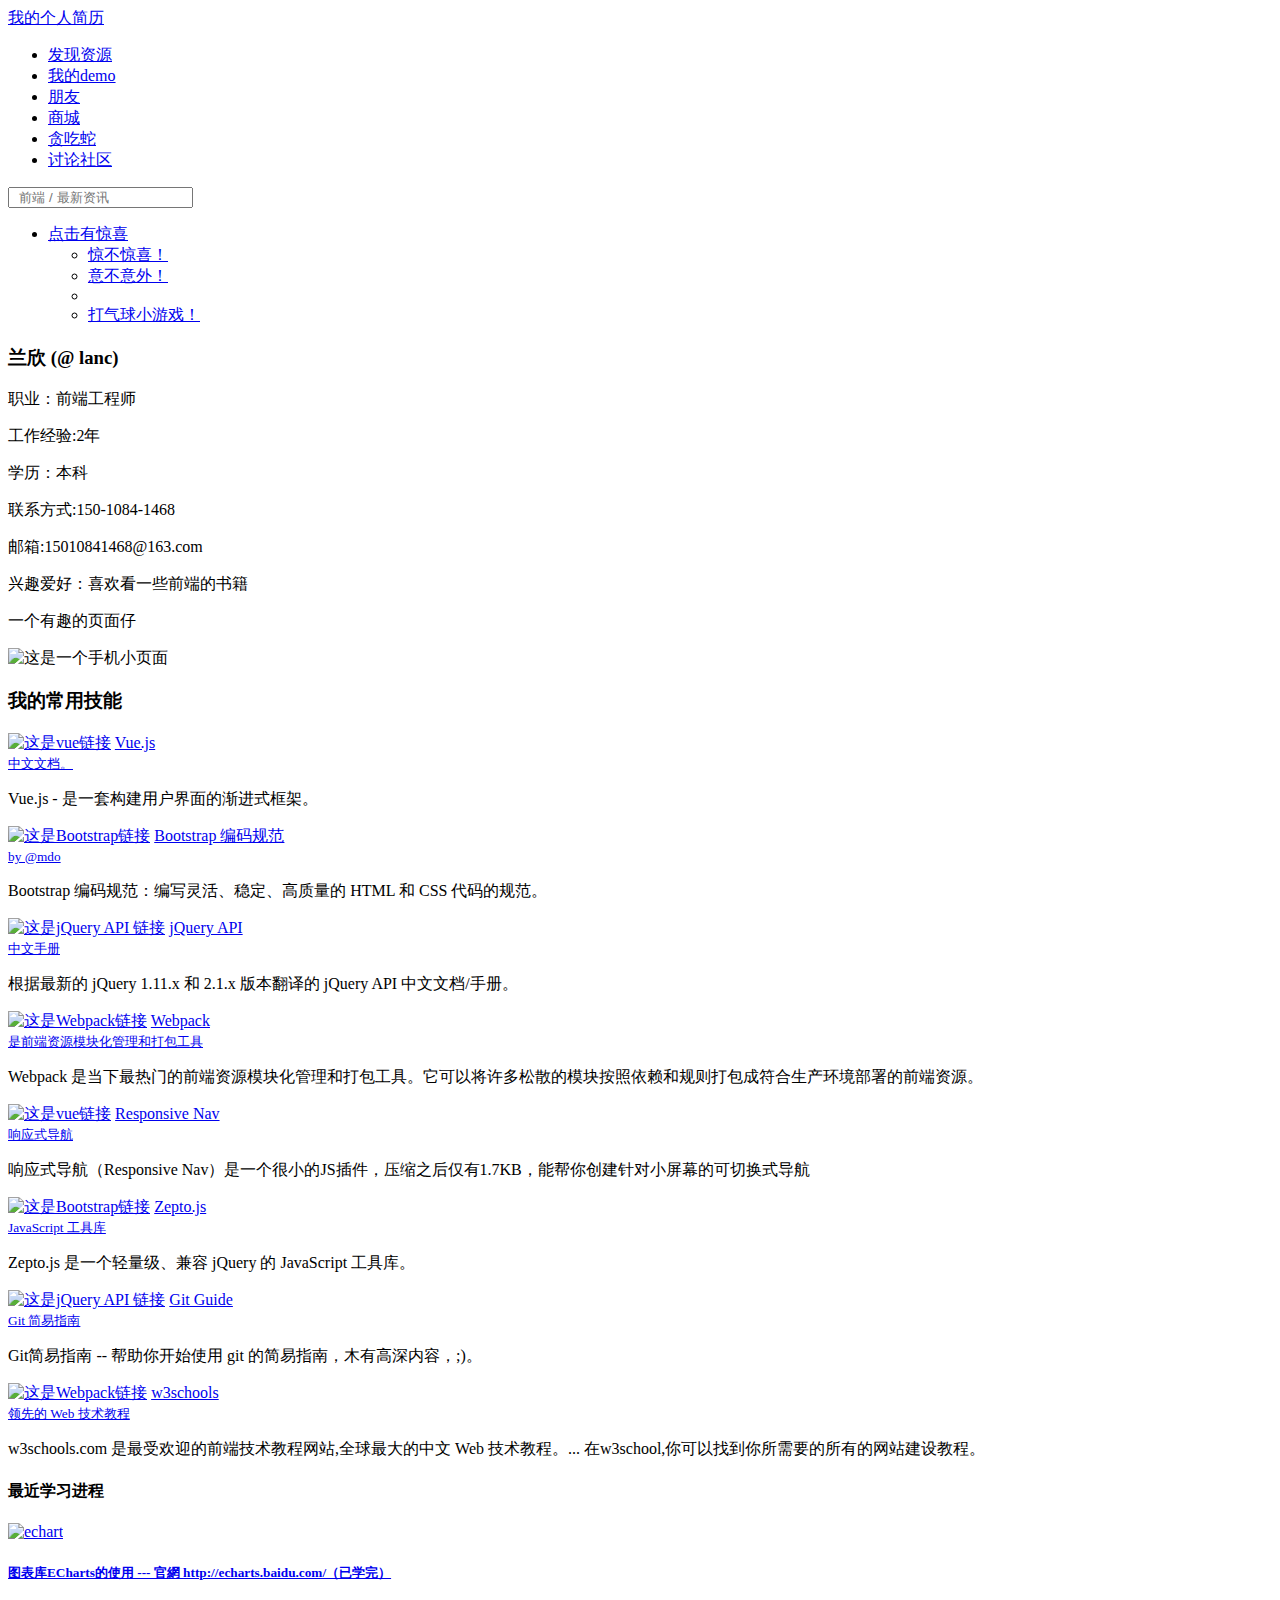
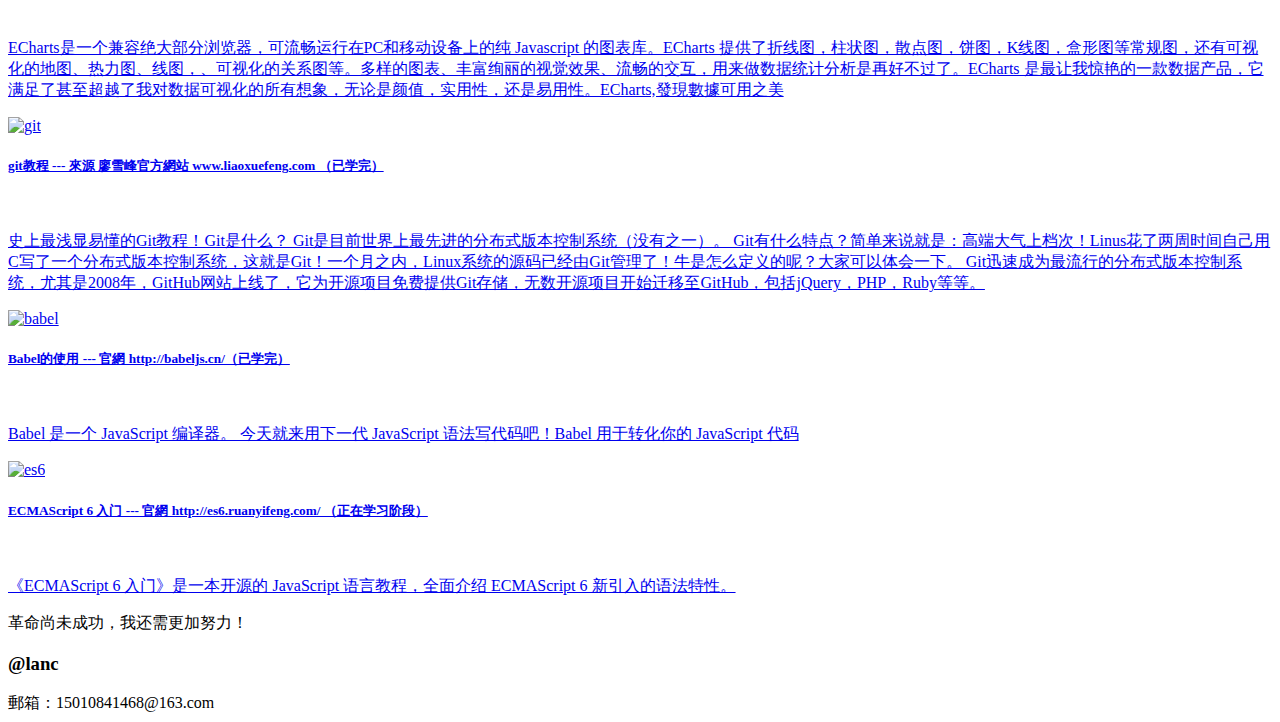
==== index.html @ 5cb74ac8 "Add files via upload" ====
<!DOCTYPE html>
<html lang="en">

<head>
    <meta charset="UTF-8">
    <title>@lanc</title>
    <link rel="stylesheet" href="css/base.css">
    <link rel="stylesheet" href="css/bootstrap.css">
    <link rel="stylesheet" href="css/bootstrap.min.css">
    <link rel="stylesheet" href="css/main.css">
    <link rel="stylesheet" href="css/reset.css">
    <link rel="stylesheet" type="text/css" href="fonts/iconfont.css">
</head>

<body>
    <div class="quchufudong">
        <div class="top">
            <section class="inner_c">
                <nav class="navbar ">
                    <div class="container-fluid">
                        <div class="navbar-header">
                            <a class="navbar-brand" href="#">我的个人简历</a>
                        </div>
                        <div class="collapse navbar-collapse " id="bs-example-navbar-collapse-1">
                            <ul class="nav navbar-nav">
                                <li class="active"><a href="faxian.html">发现资源</a></li>
                                <li><a href="xiangmubiao.html">我的demo</a></li>
                                <li><a href="#">朋友</a></li>
                                <li><a href="#">商城</a></li>
                                <li><a href="snake.html">贪吃蛇</a></li>
                                <li><a href="topic.html">讨论社区</a></li>
                            </ul>
                            <form class="navbar-form navbar-left">
                                <div class="form-group">
                                    <input type="text" class="form-control" placeholder="  前端 / 最新资讯">
                                </div>
                            </form>
                            <ul class="nav navbar-nav navbar-right">
                                <li class="dropdown">
                                    <a class="dropdown-toggle" data-toggle="dropdown" href="#">
            点击有惊喜 <i class="iconfont icon-hot1 hot"></i>
        </a>
                                    <ul class="dropdown-menu">
                                        <li><a href="#">惊不惊喜！</a></li>
                                        <li><a href="#">意不意外！</a></li>
                                        <!-- <li><a href="#"></a></li> -->
                                        <li role="separator" class="divider"></li>
                                        <li><a href="balloon.html">打气球小游戏！<span class="glyphicon glyphicon-hand-right"></span></a></li>
                                    </ul>
                                </li>
                            </ul>
                        </div>
                        <!-- /.navbar-collapse -->
                    </div>
                    <!-- /.container-fluid -->
                </nav>
                <div class="container-fluid">
                    <div class="row">
                        <section class="col-md-6 info">
                            <h3 class="mbr-section-title">兰欣 (@ lanc)</h3>
                            <p>职业：前端工程师</p>
                            <p>工作经验:2年</p>
                            <p>学历：本科</p>
                            <p>联系方式:150-1084-1468</p>
                            <p>邮箱:15010841468@163.com</p>
                            <p>兴趣爱好：喜欢看一些前端的书籍</p>
                            <!--  <h3 class="mbr-section-title"> 欢迎来到我的<br>网易云音乐 </h3> -->
                            <p>一个有趣的页面仔</p>
                        </section>
                        <section class="col-md-6">
                            <img src="images/app-showcase.png" alt="这是一个手机小页面">
                        </section>
                    </div>
                </div>
                <div class="xiajiantou">
                    <a href="#"><i class="iconfont icon-icon" id="jiantou"></i></a>
                </div>
            </section>
        </div>
        <div class="contain inner_c ">
            <section class="diantai">
                <h3>我的常用技能</h3>
                <div class="container-fluid">
                    <div class="row">
                        <div class="col-md-6 col-lg-3">
                            <div><a href="https://cn.vuejs.org/v2/guide/installation.html"><img src="images/vuejs.png" alt="这是vue链接"></a>
                                <a href="https://cn.vuejs.org/v2/guide/installation.html">Vue.js</a>
                                <br>
                                <a href="https://cn.vuejs.org/v2/guide/installation.html"><small>中文文档。</small></a>
                                <p>Vue.js - 是一套构建用户界面的渐进式框架。</p>
                            </div>
                        </div>
                        <div class="col-md-6 col-lg-3">
                            <div><a href="http://www.bootcss.com/"><img src="images/1.png" alt="这是Bootstrap链接"></a>
                                <a href="http://www.bootcss.com/">Bootstrap 编码规范</a>
                                <br>
                                <a href="http://www.bootcss.com/"><small>by @mdo</small></a>
                                <p>Bootstrap 编码规范：编写灵活、稳定、高质量的 HTML 和 CSS 代码的规范。</p>
                            </div>
                        </div>
                        <div class="col-md-6 col-lg-3">
                            <div><a href="http://www.jquery123.com/"><img src="images/jqueryapi.png" alt="这是jQuery API 链接"></a>
                                <a href="http://www.jquery123.com/">jQuery API </a>
                                <br>
                                <a href="http://www.jquery123.com/"><small>中文手册</small></a>
                                <p>根据最新的 jQuery 1.11.x 和 2.1.x 版本翻译的 jQuery API 中文文档/手册。</p>
                            </div>
                        </div>
                        <div class="col-md-6 col-lg-3">
                            <div><a href="https://webpack.bootcss.com/"><img src="images/webpack.png" alt="这是Webpack链接"></a>
                                <a href="https://webpack.bootcss.com/">Webpack</a>
                                <br>
                                <a href="https://webpack.bootcss.com/"><small>是前端资源模块化管理和打包工具</small></a>
                                <p>Webpack 是当下最热门的前端资源模块化管理和打包工具。它可以将许多松散的模块按照依赖和规则打包成符合生产环境部署的前端资源。</p>
                            </div>
                        </div>
                    </div>
                    <div class="row">
                        <div class="col-md-6 col-lg-3">
                            <div><a href="http://www.bootcss.com/p/responsive-nav.js/"><img src="images/responsive-nav.js.png" alt="这是vue链接"></a>
                                <a href="http://www.bootcss.com/p/responsive-nav.js/">Responsive Nav </a>
                                <br>
                                <a href="http://www.bootcss.com/p/responsive-nav.js/"><small>响应式导航</small></a>
                                <p>响应式导航（Responsive Nav）是一个很小的JS插件，压缩之后仅有1.7KB，能帮你创建针对小屏幕的可切换式导航</p>
                            </div>
                        </div>
                        <div class="col-md-6 col-lg-3">
                            <div><a href="http://zeptojs.bootcss.com/"><img src="images/zeptojs.png" alt="这是Bootstrap链接"></a>
                                <a href="http://zeptojs.bootcss.com/">Zepto.js </a>
                                <br>
                                <a href="http://zeptojs.bootcss.com/"><small>JavaScript 工具库</small></a>
                                <p>Zepto.js 是一个轻量级、兼容 jQuery 的 JavaScript 工具库。</p>
                            </div>
                        </div>
                        <div class="col-md-6 col-lg-3">
                            <div><a href="http://www.bootcss.com/p/git-guide/"><img src="images/git-guide.png" alt="这是jQuery API 链接"></a>
                                <a href="http://www.bootcss.com/p/git-guide/">Git Guide </a>
                                <br>
                                <a href="http://www.bootcss.com/p/git-guide/"><small>Git 简易指南</small></a>
                                <p>Git简易指南 -- 帮助你开始使用 git 的简易指南，木有高深内容，;)。</p>
                            </div>
                        </div>
                        <div class="col-md-6 col-lg-3">
                            <div><a href="http://w3schools.bootcss.com/default.html"><img src="images/w3schools.png" alt="这是Webpack链接"></a>
                                <a href="http://w3schools.bootcss.com/default.html">w3schools</a>
                                <br>
                                <a href="http://w3schools.bootcss.com/default.html"><small>领先的 Web 技术教程</small></a>
                                <p>w3schools.com 是最受欢迎的前端技术教程网站,全球最大的中文 Web 技术教程。... 在w3school,你可以找到你所需要的所有的网站建设教程。 </p>
                            </div>
                        </div>
                    </div>
                </div>
            </section>
            <div class="news">
                <div class="zixun">
                    <h4>最近学习进程</h4>
                    <div class="list-group">
                        <a href="http://echarts.baidu.com/" class="list-group-item ">
                    <img src="images/echart.jpg" alt="echart" class="left">
                    <h5>图表库ECharts的使用  --- 官網 http://echarts.baidu.com/（已学完）</h5><br>
                    <p>ECharts是一个兼容绝大部分浏览器，可流畅运行在PC和移动设备上的纯 Javascript 的图表库。ECharts 提供了折线图，柱状图，散点图，饼图，K线图，盒形图等常规图，还有可视化的地图、热力图、线图，、可视化的关系图等。多样的图表、丰富绚丽的视觉效果、流畅的交互，用来做数据统计分析是再好不过了。ECharts 是最让我惊艳的一款数据产品，它满足了甚至超越了我对数据可视化的所有想象，无论是颜值，实用性，还是易用性。ECharts,發現數據可用之美</p>
                   </a>
                        <a href="https://www.liaoxuefeng.com/wiki/0013739516305929606dd18361248578c67b8067c8c017b000/" class="list-group-item ">
                    <img src="images/git.jpg" alt="git" class="left">
                    <h5>git教程  --- 來源 廖雪峰官方網站 www.liaoxuefeng.com （已学完）</h5><br>
                    <p>史上最浅显易懂的Git教程！Git是什么？

Git是目前世界上最先进的分布式版本控制系统（没有之一）。

Git有什么特点？简单来说就是：高端大气上档次！Linus花了两周时间自己用C写了一个分布式版本控制系统，这就是Git！一个月之内，Linux系统的源码已经由Git管理了！牛是怎么定义的呢？大家可以体会一下。

Git迅速成为最流行的分布式版本控制系统，尤其是2008年，GitHub网站上线了，它为开源项目免费提供Git存储，无数开源项目开始迁移至GitHub，包括jQuery，PHP，Ruby等等。</p>
                   </a>
                        <a href="http://babeljs.cn/" class="list-group-item ">
                    <img src="images/babel.JPG" alt="babel" class="left">
                    <h5>Babel的使用  --- 官網 http://babeljs.cn/（已学完）</h5><br>
                    <p>Babel 是一个 JavaScript 编译器。
今天就来用下一代 JavaScript 语法写代码吧！Babel 用于转化你的 JavaScript 代码</p>
                   </a>
                        <a href="http://es6.ruanyifeng.com/" class="list-group-item ">
                    <img src="images/es6.JPG" alt="es6" class="left">
                    <h5>ECMAScript 6 入门  --- 官網 http://es6.ruanyifeng.com/ （正在学习阶段）</h5><br>
                    <p>《ECMAScript 6 入门》是一本开源的 JavaScript 语言教程，全面介绍 ECMAScript 6 新引入的语法特性。</p>
                   </a>
                    </div>
                    <span> 革命尚未成功，我还需更加努力！</span>
                </div>
            </div>
        </div>
        <footer>
            <h3>@lanc</h3>
            <span>郵箱：15010841468@163.com</span>
        </footer>
    </div>
    <!-- js文件 -->
    <script src="js/jquery-1.12.4.js"></script>
    <script src="js/bootstrap.min.js"></script>
    <script src="js/jquery.eraser.js"></script>
    <script src="js/main.js"></script>
</body>

</html>
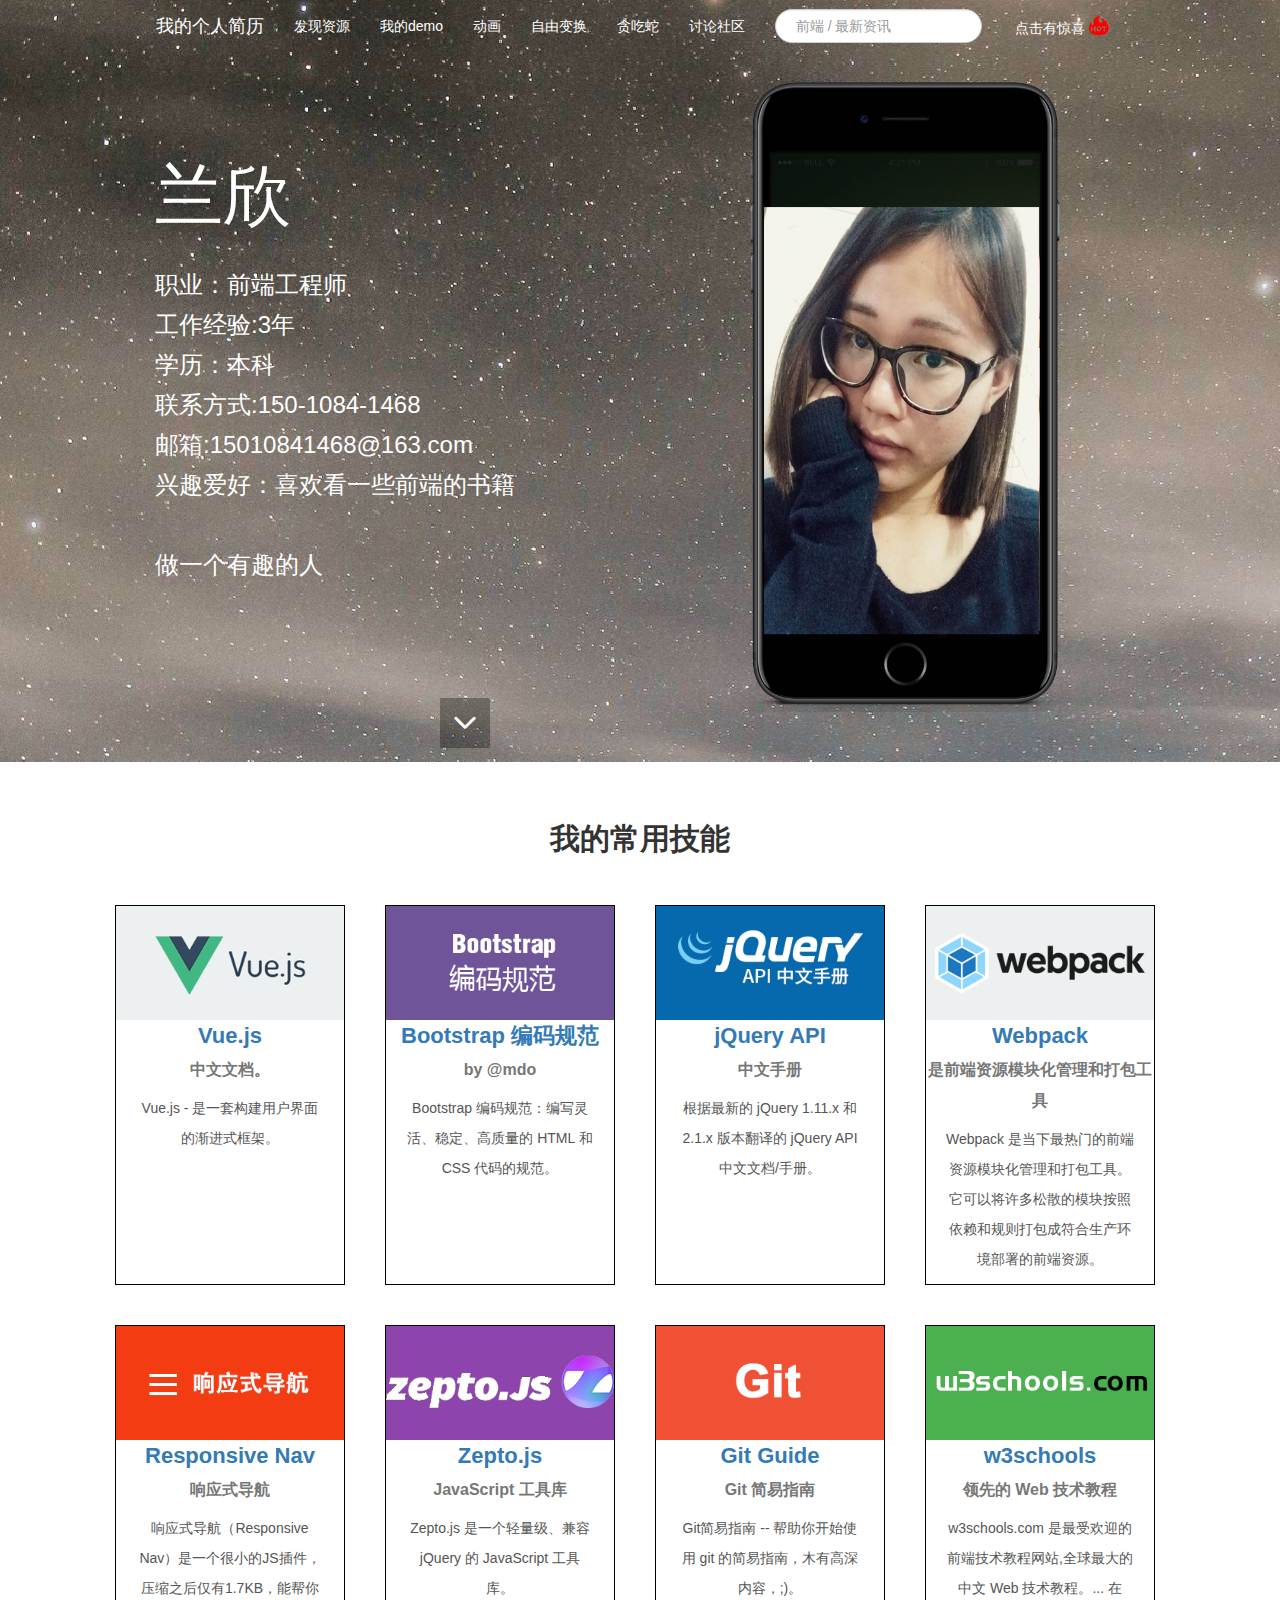
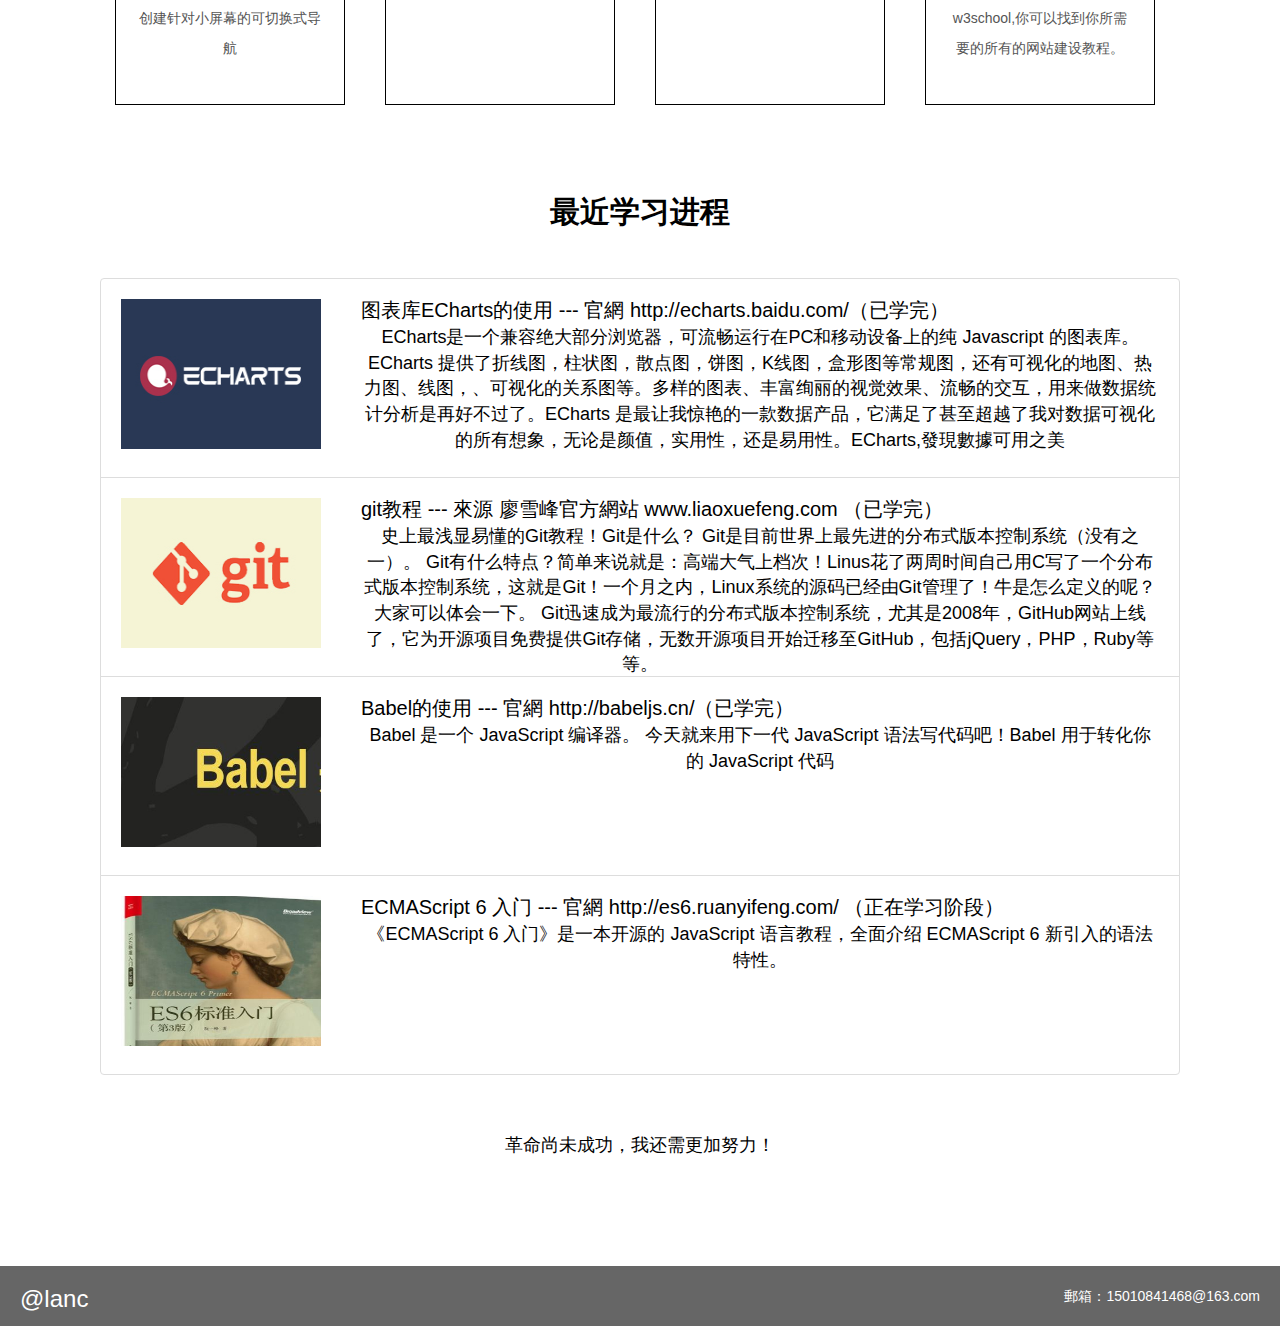
==== commit 8468c201: "Add files via upload" ====
--- a/index.html
+++ b/index.html
@@ -19,14 +19,14 @@
                 <nav class="navbar ">
                     <div class="container-fluid">
                         <div class="navbar-header">
-                            <a class="navbar-brand" href="#">我的个人简历</a>
+                            <a class="navbar-brand" href="http://www.yozodcs.com:8000/2017/10/30/MTcxMDMwOTczODMyMDI1.html" target="_blank">我的个人简历</a>
                         </div>
                         <div class="collapse navbar-collapse " id="bs-example-navbar-collapse-1">
                             <ul class="nav navbar-nav">
                                 <li class="active"><a href="faxian.html">发现资源</a></li>
                                 <li><a href="xiangmubiao.html">我的demo</a></li>
-                                <li><a href="#">朋友</a></li>
-                                <li><a href="#">商城</a></li>
+                                <li><a href="wenzidonghua.html">动画</a></li>
+                                <li><a href="bianhuan.html">自由变换</a></li>
                                 <li><a href="snake.html">贪吃蛇</a></li>
                                 <li><a href="topic.html">讨论社区</a></li>
                             </ul>
@@ -57,15 +57,15 @@
                 <div class="container-fluid">
                     <div class="row">
                         <section class="col-md-6 info">
-                            <h3 class="mbr-section-title">兰欣 (@ lanc)</h3>
+                            <h3 class="mbr-section-title">兰欣</h3>
                             <p>职业：前端工程师</p>
-                            <p>工作经验:2年</p>
+                            <p>工作经验:3年</p>
                             <p>学历：本科</p>
                             <p>联系方式:150-1084-1468</p>
                             <p>邮箱:15010841468@163.com</p>
                             <p>兴趣爱好：喜欢看一些前端的书籍</p>
                             <!--  <h3 class="mbr-section-title"> 欢迎来到我的<br>网易云音乐 </h3> -->
-                            <p>一个有趣的页面仔</p>
+                            <p>做一个有趣的人</p>
                         </section>
                         <section class="col-md-6">
                             <img src="images/app-showcase.png" alt="这是一个手机小页面">
--- a/css/base.css
+++ b/css/base.css
@@ -0,0 +1,118 @@
+.f12{font-size:12px}
+.f13{font-size:13px}
+.f14{font-size:14px}
+.f16{font-size:16px}
+.f20{font-size:20px}
+.fwb{font-weight:bold}
+.fwn{font-weight:normal}
+.ti2{text-indent:2em}
+.1h150{line-height:150%}
+.1h180{line-height:180%}
+.1h200{line-height:200%}
+.tdu{text-decoration:underline;}
+.tdn{text-decoration:none;}
+/*��λ*/
+.tal{text-align:left}
+.tac{text-alihn:center}
+.tar{text-align:right}
+.bc{margin-left:auto;margin-right:auto}
+.fl{float:left;}
+.fr{float:right;}
+.cb{clear:both}
+.cl{clear:left}
+.cr{clear:right}
+.clearfix:after{content:".";display:block;height:0;clear:both;visibility:hidden;}
+.clearfix{_zoom: 1;}
+.vm{wertical-align:middle}
+.pr{position:relative}
+.pa{position:absolute}
+.abs-right{position:absolute;right:0}
+.zoom{zoom:1}
+.hidden{visibility:hidden}
+.none{display:none}
+/*���ȸ߶�*/
+.w10{width:10px}
+.w20{width:20px}
+.w30{width:30px}
+.w40{width:40px}.w50{width:50px}
+.w60{width:60px}
+.w70{width:70px}
+.w80{width:80px}
+.w90{width:90px}
+.w100{width:100px}
+.w200{width:200px}
+.w300{width:300px}
+.w400{width:400px}
+.w500{width:500px}
+.w600{width:600px}
+.w700{width:700px}
+.w800{width:800px}
+.w{width:100%}
+.h50{height:50px}
+.h80{height:80px}
+.h100{height:100px}
+.h200{height:200px}
+.h{height:100%}
+/*�߾�*/
+.m10{margin:10px}
+.m15{margin:15px}
+.m30{margin:30px}
+.mt5{margin-top:5px}
+.mt10{margin-top:10px}
+.mt15{margin-top:15px}
+.mt20{margin-top:20px}
+.mt30{margin-top:30px}
+.mt50{margin-top:50px}
+.mt100{margin-top:100px}
+.mb5{margin-bottom:5px}
+.mb10{margin-bottom:10px}
+.mb15{margin-bottom:15px}
+.mb20{margin-bottom:20px}
+.mb30{margin-bottom:30px}
+.mb50{margin-bottom:50px}
+.mb100{margin-bottom:100px}
+.ml5{margin-left:5px}
+.ml10{margin-left:10px}
+.ml15{margin-left:15px}
+.ml20{margin-left:20px}
+.ml30{margin-left:30px}
+.ml40{margin-left:40px}
+.ml50{margin-left:50px}
+.ml100{margin-left:100px}
+.mr5{margin-right:5px}
+.mr10{margin-righ:10px}
+.mr15{margin-righ:15px}
+.mr20{margin-righ:20px}
+.mr30{margin-righ:30px}
+.mr50{margin-righ:50px}
+.mr100{margin-righ:100px}
+.p10{padding:10px}
+.p15{padding:15px}
+.p30{padding:30px}
+.pt5{padding-top:5px}
+.pt10{padding-top:10px}
+.pt15{padding-top:15px}
+.pt20{padding-top:20px}
+.pt30{paddding-top:30px}
+.pt50{padding-top:50px}
+.pb5{padding-bottom:5px}
+.pb10{padding-bottom:10px}
+.pb15{padding-bottom:15px}
+.pb20{padding-bottom:20px}
+.pb30{padding-bottom:30px}
+.pb50{padding-bottom:50px}
+.pb100{padding-bottom:100px}
+.pl5{padding-left:5px}
+.pl10{padding-left:10px}
+.pl15{padding-left:15px}
+.pl20{padding-left:20px}
+.pl30{padding-left:30px}
+.pl50{padding-left:50px}
+.pl100{padding-left:100px}
+.pr5{padding-right:5px}
+.pr10{padding-right:10px}
+.pr15{padding-right:15px}
+.pr20{padding-right:20px}
+.pr30{padding-right:30px}
+.pr50{padding-right:50px}
+.pr100{padding-right:100px}
--- a/css/main.css
+++ b/css/main.css
@@ -0,0 +1,270 @@
+* {
+    box-sizing: border-box;
+}
+
+a:hover {
+    text-decoration: none;
+}
+
+body {
+    background: #eee url("../images/bg.jpg") 0px -200px;
+    background-attachment: fixed;
+}
+
+.quchufudong {
+    /*overflow:hidden;*/
+    position: relative;
+}
+
+.inner_c {
+    width: 1000px;
+    height: 100%;
+    margin: 0 auto;
+}
+
+.top {
+    position: relative;
+}
+
+.navbar>.container .navbar-brand,
+.navbar>.container-fluid .navbar-brand {
+    color: #fff;
+}
+
+.nav>li>a:focus,
+.nav>li>a {
+    color: #fff;
+}
+
+.nav>li>a:focus,
+.nav>li>a:hover {
+    background: rgba(0,0,0,0.2);
+    color: #fff;
+}
+i.hot{
+    font-size: 20px;
+    color:red;
+}
+.navbar-form .form-control {
+    border-radius: 32px;
+}
+
+.navbar-nav>li>.dropdown-menu {
+    position: absolute;
+    top: 48px;
+    left: 0px;
+}
+.dropdown-menu span{
+  position:relative; 
+  animation: dong .5s linear 0s infinite;
+}
+@-webkit-keyframes dong {
+    0% {
+        transform: translateX(0px);
+    }
+    50% {
+        transform: translateX(5px);
+    }
+    100% {
+        transform: translateX(0px);
+    }
+}
+
+section h3.mbr-section-title {
+    font-size: 68px;
+    color: #fff;
+    line-height: 140px;
+    padding: 51px 0px 0px;
+}
+
+section.info p {
+    font-size: 24px;
+    line-height: 40px;
+    color: #fff;
+}
+
+section p:last-child {
+    padding: 40px 0px;
+}
+
+.container-fluid .row section img {
+    width: 500px;
+}
+
+.xiajiantou {
+    width: 50px;
+    height: 50px;
+    position: relative;
+    top: -10px;
+    left: 300px;
+    animation: mymove 1s linear 0s infinite;
+    border-radius: 5px;
+}
+
+.xiajiantou a i {
+    position: relative;
+    font-size: 30px;
+    font-weight: bold;
+    padding: 10px;
+    color: #fff;
+    background: rgba(0, 0, 0, 0.3);
+}
+
+@-webkit-keyframes mymove {
+    0% {
+        transform: translateY(0px);
+    }
+    50% {
+        transform: translateY(10px);
+    }
+    100% {
+        transform: translateY(0px);
+    }
+}
+
+.contain {
+    width: 100%;
+    height: 500px;
+    padding: 10px 100px;
+    background: #fff;
+    text-align: center;
+}
+
+.contain h3 {
+    padding: 50px;
+    font-size: 30px;
+    font-weight: bold;
+    text-align: center;
+}
+
+.contain .diantai .container-fluid .row>div div {
+    text-align: center;
+    margin-right: 10px;
+    border: 1px solid #000;
+    height: 380px;
+    margin-bottom: 40px;
+}
+
+@media screen and (max-width: 900px) {
+    .contain .diantai .container-fluid .row>div div {
+        height: 500px;
+    }
+}
+
+.contain .diantai .container-fluid .row>div:last-child {
+    margin-right: 0px;
+}
+
+.contain .diantai .container-fluid .row>div img {
+    width: 100%;
+}
+
+.contain .diantai .container-fluid .row>div a {
+    font-size: 22px;
+    font-weight: bold;
+    color: #337ab7;
+}
+
+.contain .diantai .container-fluid .row>div small {
+    font-size: 16px;
+    color: #777;
+}
+
+.contain .diantai .container-fluid .row>div p {
+    color: #555;
+    font-size: 14px;
+    line-height: 30px;
+    padding: 10px 20px;
+}
+
+div.news {
+    width: 100%;
+    height: 400px;
+    text-align: center;
+    color: #000;
+}
+
+div.news div.zixun h4 {
+    padding: 50px;
+    font-size: 30px;
+    font-weight: bold;
+    text-align: center;
+    color: #000;
+}
+
+div.list-group a {
+    font-size: 18px;
+    height: 200px;
+    padding: 20px 20px;
+    color: #000;
+}
+
+@media screen and (max-width: 900px) {
+    div.list-group a {
+        font-size: 14px;
+        height: 340px;
+        margin-bottom: 20px;
+    }
+}
+
+div.list-group a img {
+    width: 200px;
+    height: 150px;
+    float: left;
+    margin-right: 40px;
+}
+div.list-group a h5 {
+    font-size: 20px;
+    float: left;
+}
+
+/*@media screen and (max-width: 900px) {
+    div.list-group a h5 {
+        font-size: 16px;
+        height:50px;
+       /* text-wrap:normal;
+        word-wrap: break-word;
+        float: right;
+        top: 0px;*/
+    }
+}
+*/
+div.list-group a p {
+    float:left;
+    text-indent: 2em;
+    font-size: 18px;
+    color: #555;
+}
+
+@media screen and (max-width: 900px) {
+    div.list-group a p {
+        font-size: 14px;
+    }
+}
+
+div.news div.zixun span {
+    cursor: pointer;
+    font-size: 18px;
+    line-height:100px;
+}
+
+footer {
+    float: left;
+    bottom: 0px;
+    width: 100%;
+    height: 60px;
+    margin-top: 220px;
+    color: #fff;
+    padding: 20px 20px;
+    background: rgba(0, 0, 0, 0.6);
+    clear: both;
+}
+
+footer h3 {
+    float: left;
+}
+
+footer span {
+    float: right;
+    margin-left: 20px;
+}--- a/fonts/iconfont.css
+++ b/fonts/iconfont.css
@@ -0,0 +1,23 @@
+
+@font-face {font-family: "iconfont";
+  src: url('iconfont.eot?t=1508823147925'); /* IE9*/
+  src: url('iconfont.eot?t=1508823147925#iefix') format('embedded-opentype'), /* IE6-IE8 */
+  url('[data-uri]') format('woff'),
+  url('iconfont.ttf?t=1508823147925') format('truetype'), /* chrome, firefox, opera, Safari, Android, iOS 4.2+*/
+  url('iconfont.svg?t=1508823147925#iconfont') format('svg'); /* iOS 4.1- */
+}
+
+.iconfont {
+  font-family:"iconfont" !important;
+  font-size:16px;
+  font-style:normal;
+  -webkit-font-smoothing: antialiased;
+  -moz-osx-font-smoothing: grayscale;
+}
+
+.icon-icon:before { content: "\e64b"; }
+
+.icon-hot:before { content: "\e64c"; }
+
+.icon-hot1:before { content: "\e605"; }
+
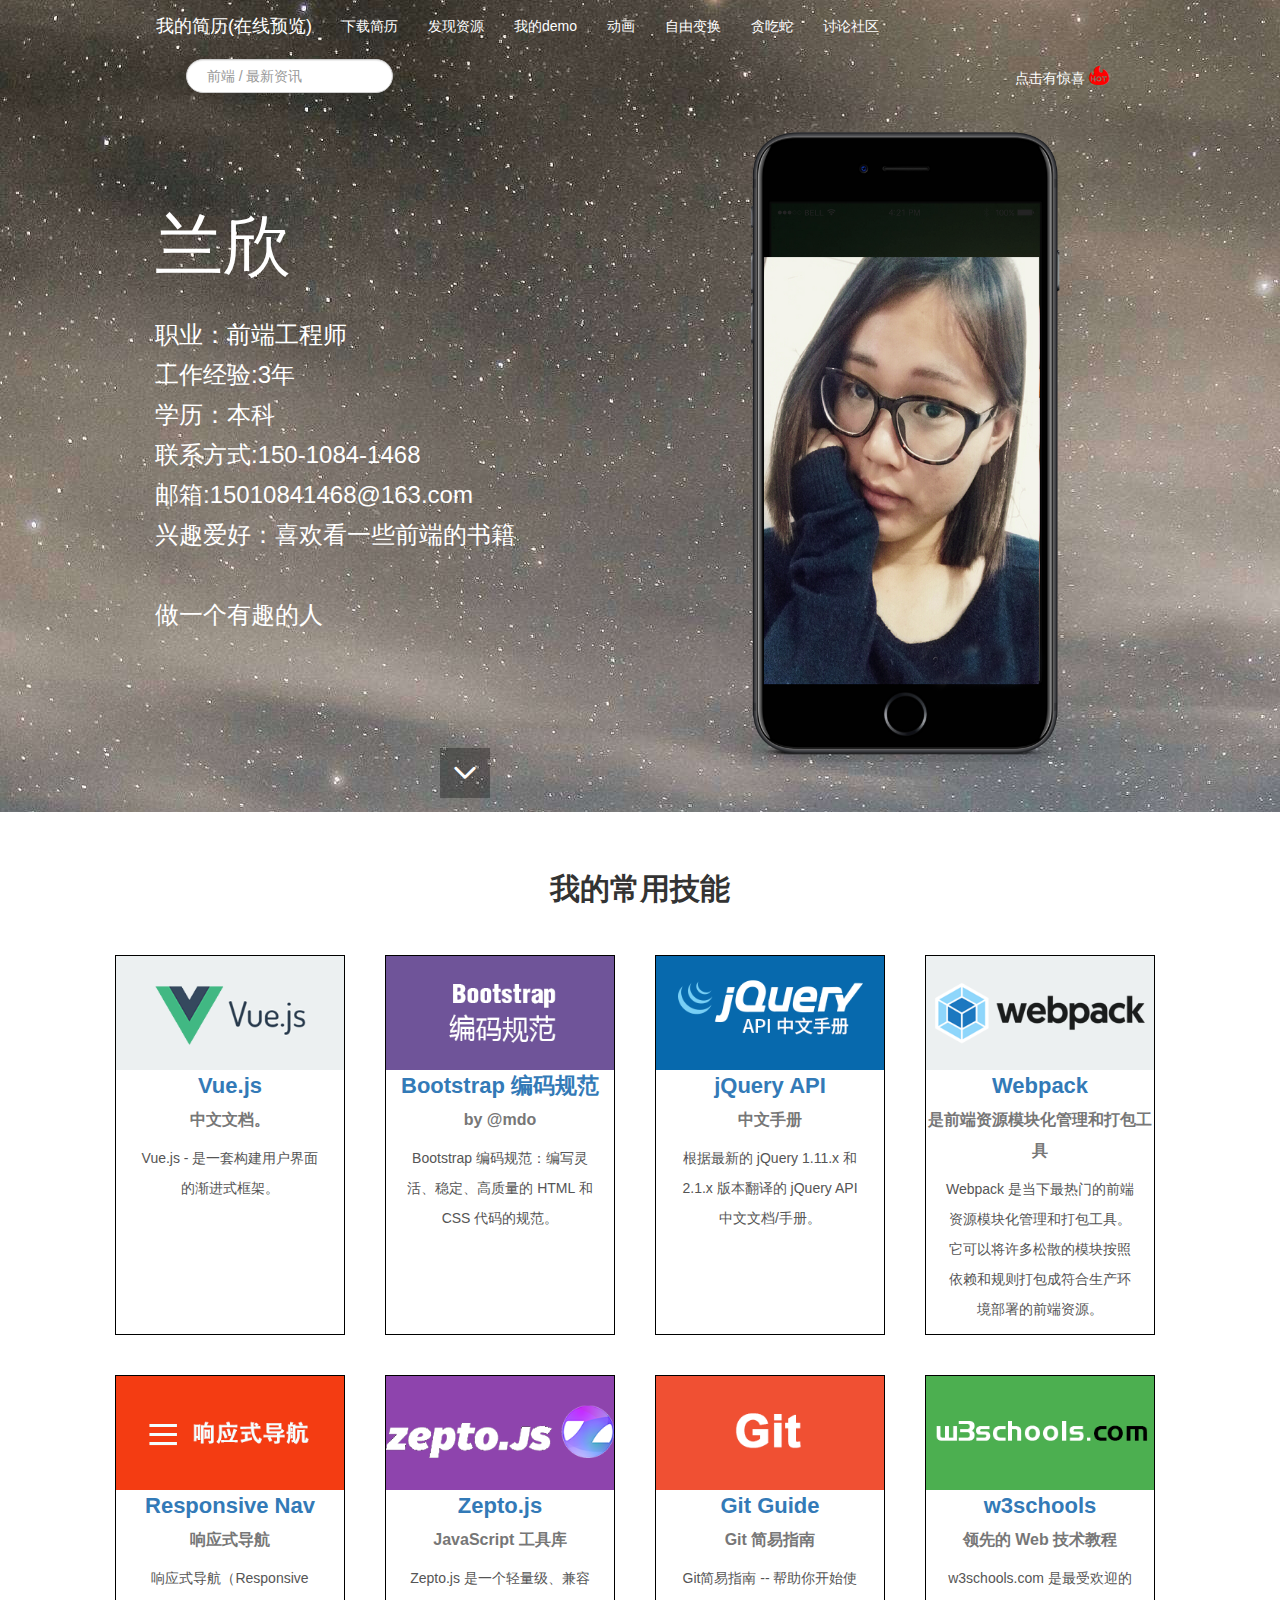
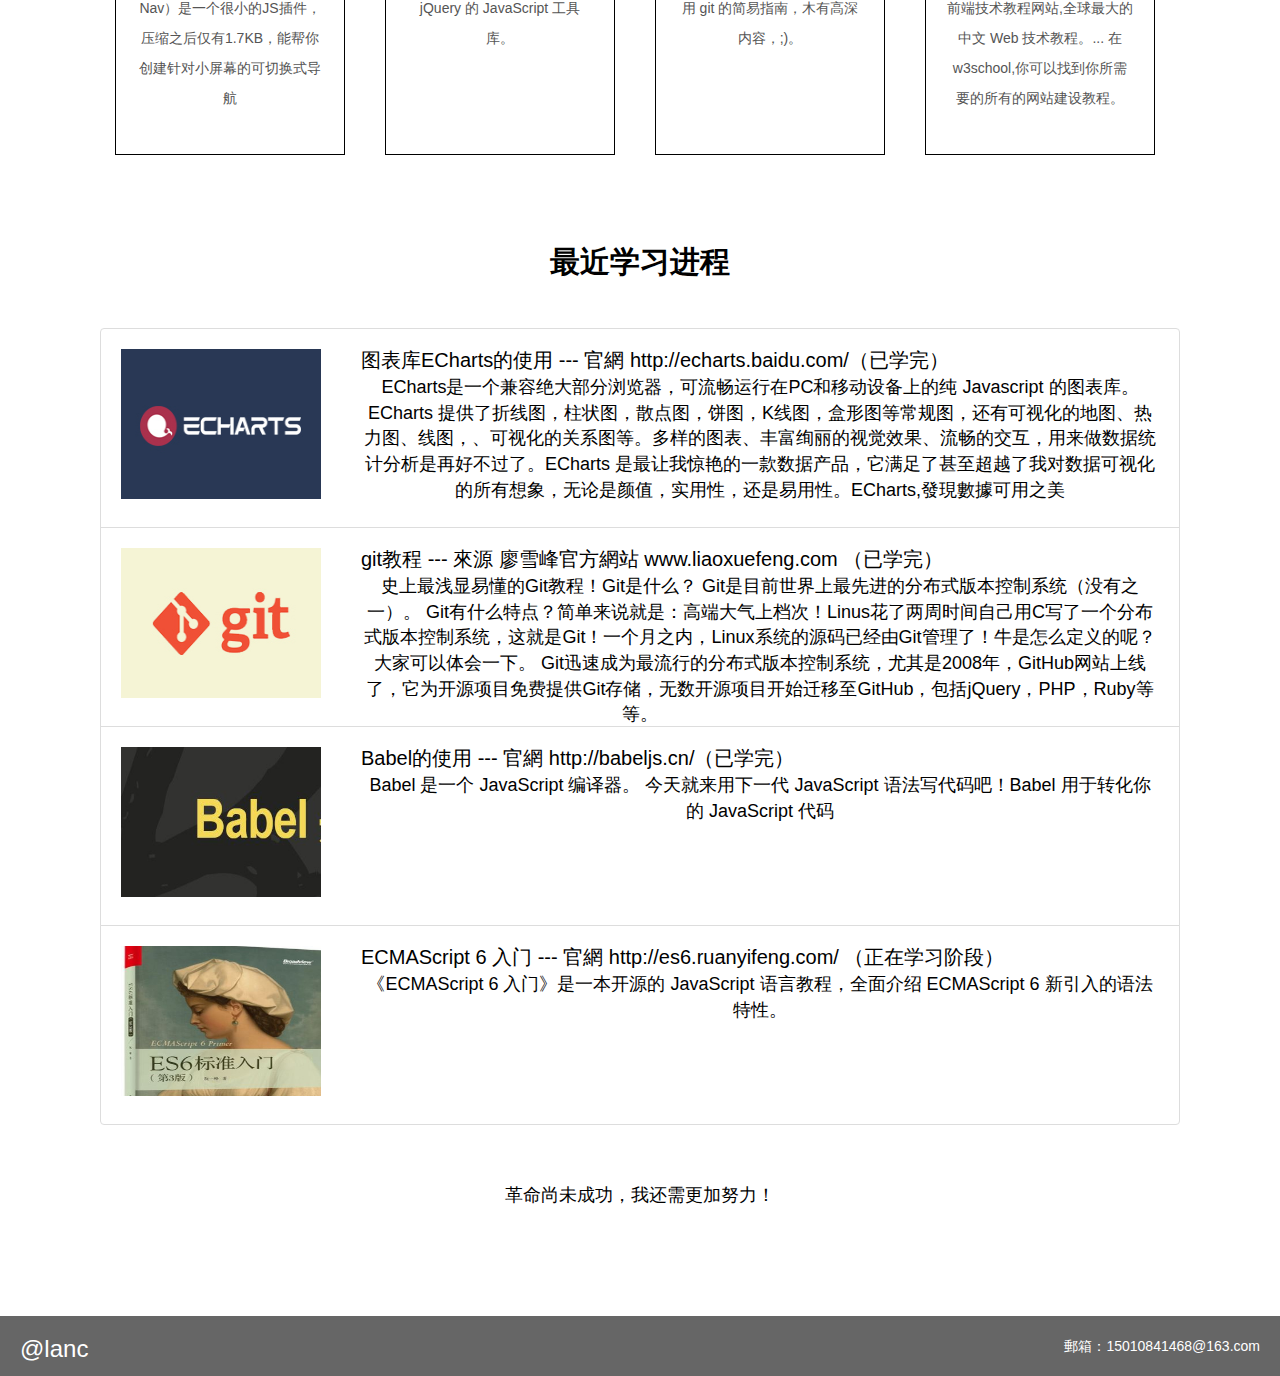
==== commit e99ac7bc: "Add files via upload" ====
--- a/index.html
+++ b/index.html
@@ -16,14 +16,15 @@
     <div class="quchufudong">
         <div class="top">
             <section class="inner_c">
-                <nav class="navbar ">
+                <nav class="navbar " width="1200px">
                     <div class="container-fluid">
                         <div class="navbar-header">
-                            <a class="navbar-brand" href="http://www.yozodcs.com:8000/2017/10/30/MTcxMDMwOTczODMyMDI1.html" target="_blank">我的个人简历</a>
+                            <a class="navbar-brand" href="http://www.yozodcs.com:8000/2017/10/30/MTcxMDMwOTczODMyMDI1.html" target="_blank">我的简历(在线预览)</a>
                         </div>
                         <div class="collapse navbar-collapse " id="bs-example-navbar-collapse-1">
                             <ul class="nav navbar-nav">
-                                <li class="active"><a href="faxian.html">发现资源</a></li>
+                                <li class="active"><a href="data/兰欣简历--前端开发.docx" download="兰欣简历--前端开发">下载简历</a></li>
+                                <li ><a href="faxian.html">发现资源</a></li>
                                 <li><a href="xiangmubiao.html">我的demo</a></li>
                                 <li><a href="wenzidonghua.html">动画</a></li>
                                 <li><a href="bianhuan.html">自由变换</a></li>
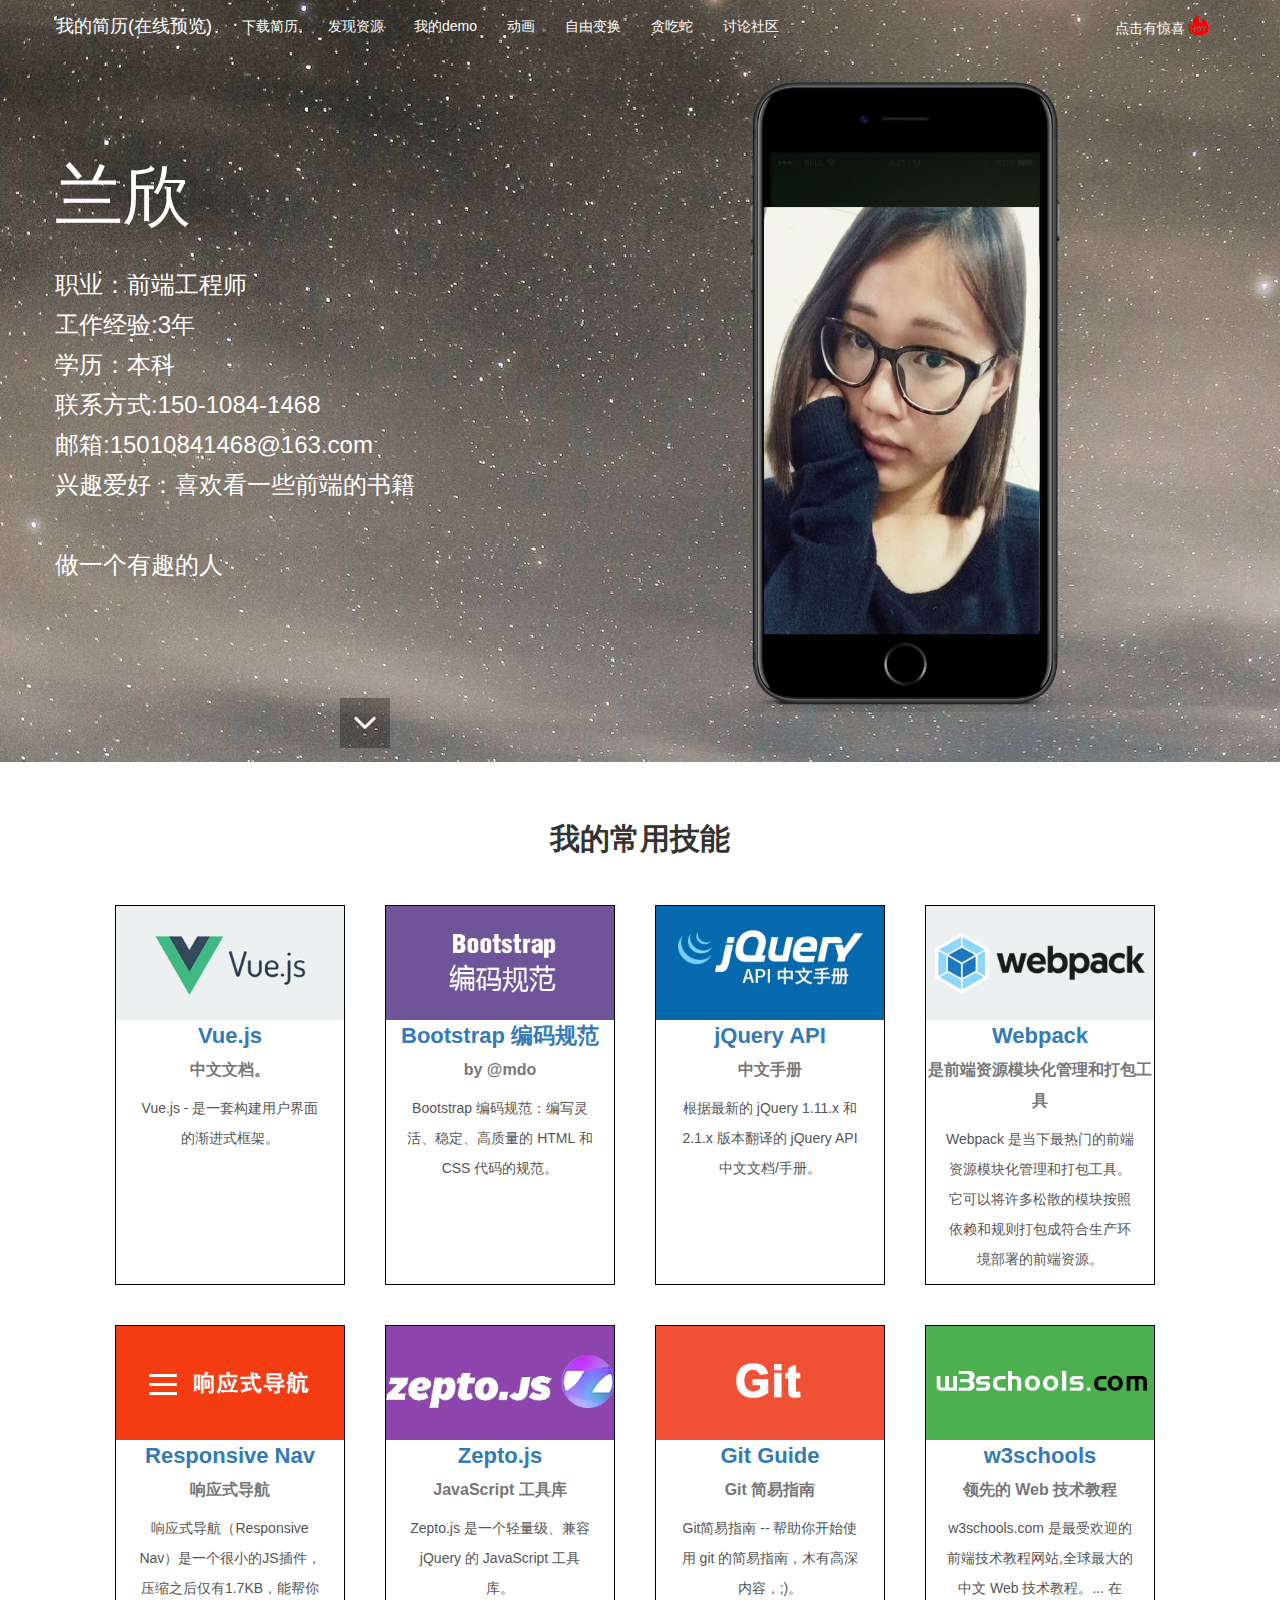
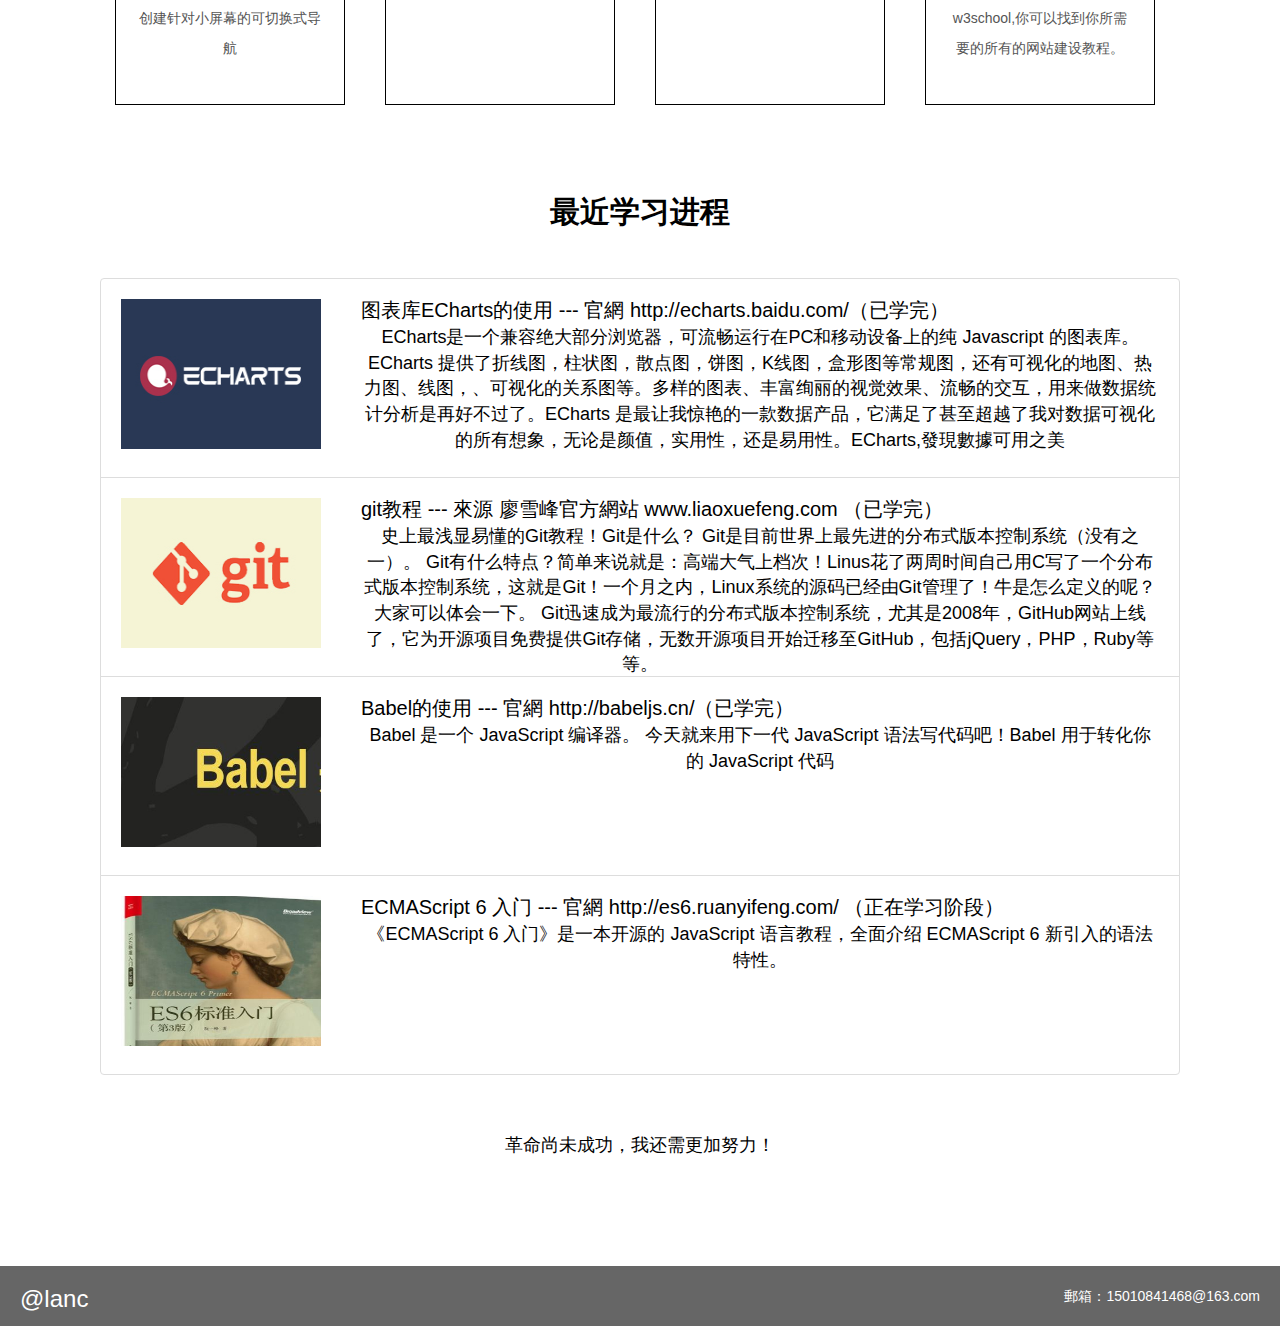
==== commit 2345c348: "Add files via upload" ====
--- a/index.html
+++ b/index.html
@@ -31,11 +31,11 @@
                                 <li><a href="snake.html">贪吃蛇</a></li>
                                 <li><a href="topic.html">讨论社区</a></li>
                             </ul>
-                            <form class="navbar-form navbar-left">
+                          <!--   <form class="navbar-form navbar-left">
                                 <div class="form-group">
                                     <input type="text" class="form-control" placeholder="  前端 / 最新资讯">
                                 </div>
-                            </form>
+                            </form> -->
                             <ul class="nav navbar-nav navbar-right">
                                 <li class="dropdown">
                                     <a class="dropdown-toggle" data-toggle="dropdown" href="#">
--- a/css/main.css
+++ b/css/main.css
@@ -17,7 +17,7 @@
 }
 
 .inner_c {
-    width: 1000px;
+    width: 1200px;
     height: 100%;
     margin: 0 auto;
 }
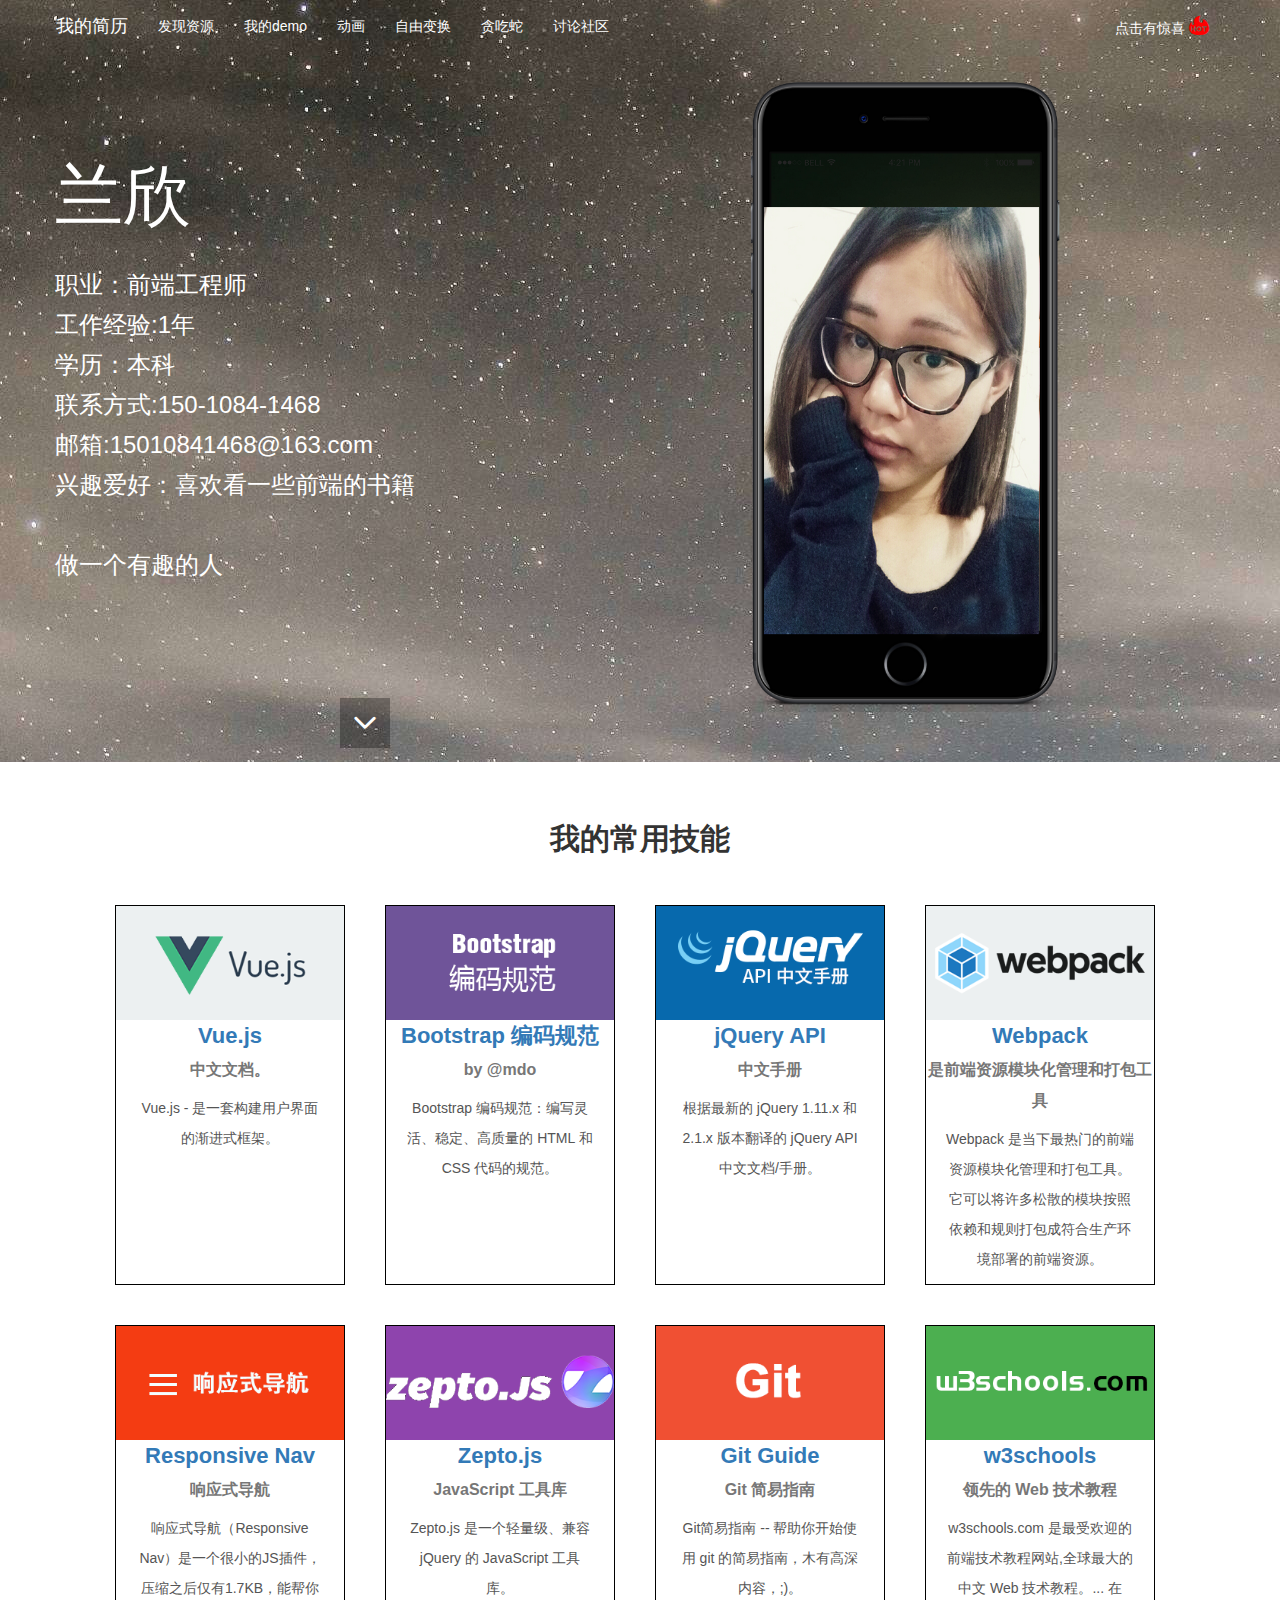
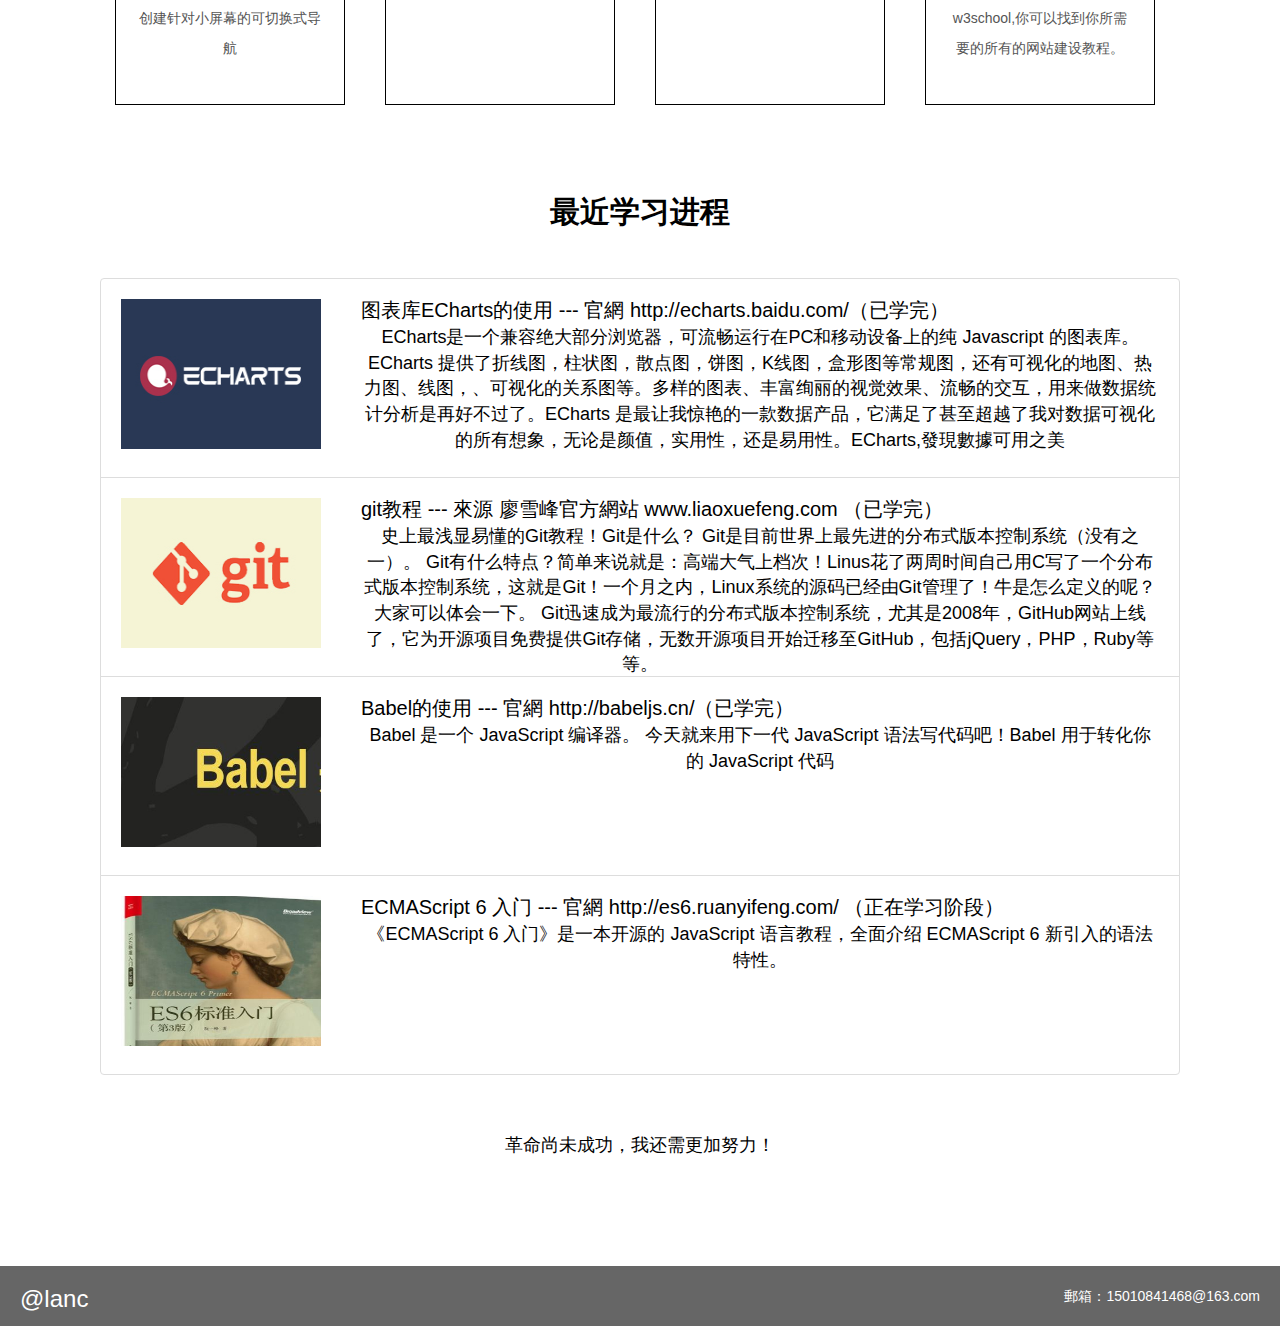
==== commit db9ff526: "Add files via upload" ====
--- a/index.html
+++ b/index.html
@@ -19,11 +19,11 @@
                 <nav class="navbar " width="1200px">
                     <div class="container-fluid">
                         <div class="navbar-header">
-                            <a class="navbar-brand" href="http://www.yozodcs.com:8000/2017/10/30/MTcxMDMwOTczODMyMDI1.html" target="_blank">我的简历(在线预览)</a>
+                            <a class="navbar-brand" href="http://www.yozodcs.com:8000/2017/10/31/MTcxMDMxNDY0MzE0MTI.html" target="_blank">我的简历</a>
                         </div>
                         <div class="collapse navbar-collapse " id="bs-example-navbar-collapse-1">
                             <ul class="nav navbar-nav">
-                                <li class="active"><a href="data/兰欣简历--前端开发.docx" download="兰欣简历--前端开发">下载简历</a></li>
+                                <!-- <li class="active"><a href="data/兰欣简历--前端开发.docx" download="兰欣简历--前端开发">下载简历</a></li> -->
                                 <li ><a href="faxian.html">发现资源</a></li>
                                 <li><a href="xiangmubiao.html">我的demo</a></li>
                                 <li><a href="wenzidonghua.html">动画</a></li>
@@ -60,7 +60,7 @@
                         <section class="col-md-6 info">
                             <h3 class="mbr-section-title">兰欣</h3>
                             <p>职业：前端工程师</p>
-                            <p>工作经验:3年</p>
+                            <p>工作经验:1年</p>
                             <p>学历：本科</p>
                             <p>联系方式:150-1084-1468</p>
                             <p>邮箱:15010841468@163.com</p>
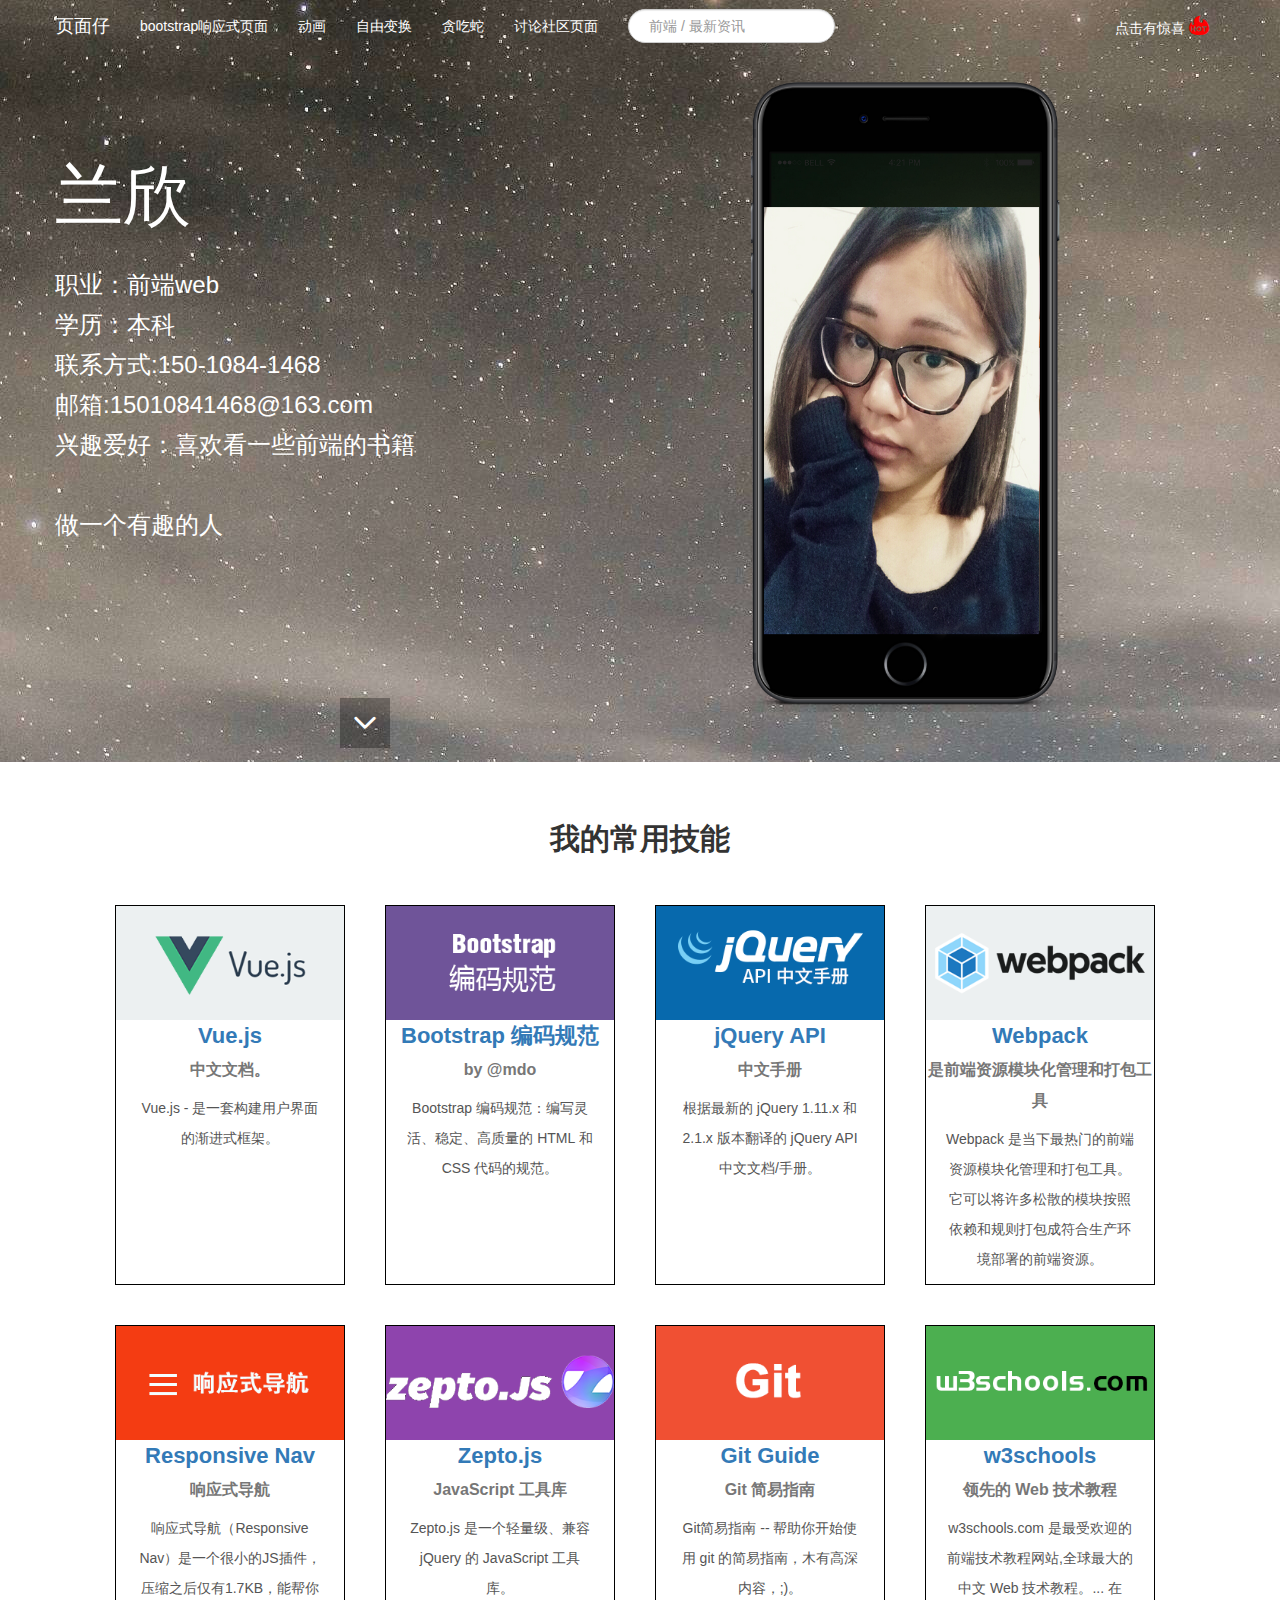
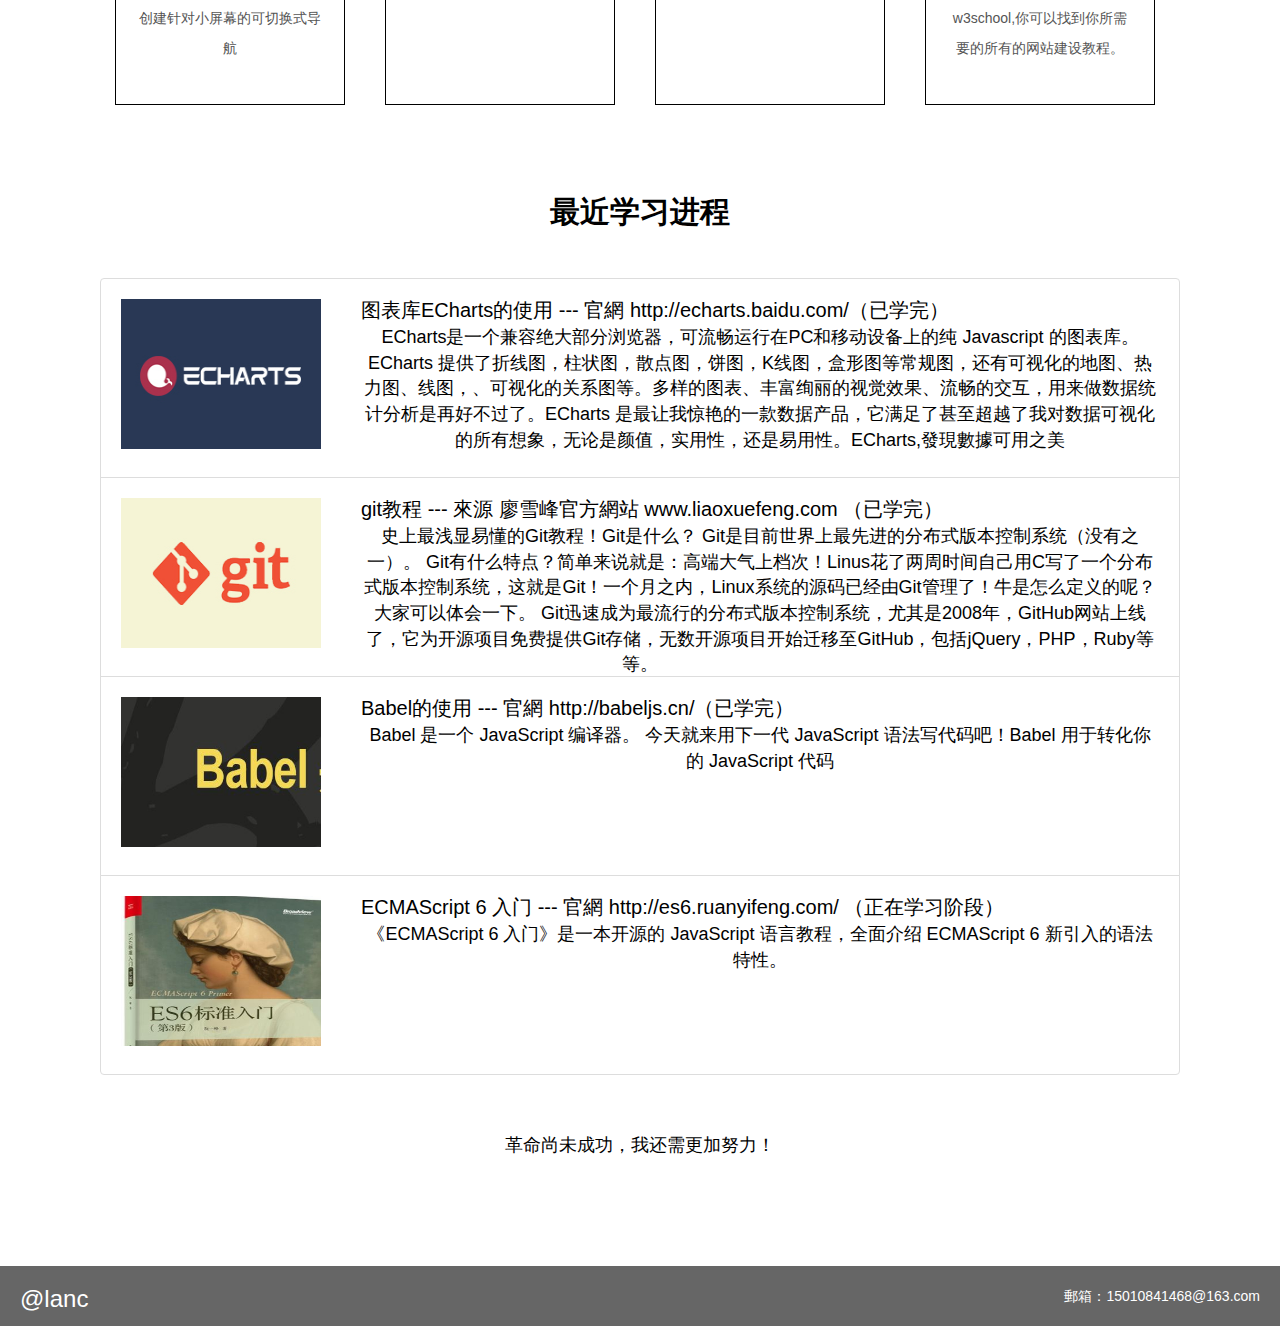
==== commit 52066149: "Add files via upload" ====
--- a/index.html
+++ b/index.html
@@ -19,31 +19,31 @@
                 <nav class="navbar " width="1200px">
                     <div class="container-fluid">
                         <div class="navbar-header">
-                            <a class="navbar-brand" href="http://www.yozodcs.com:8000/2017/10/31/MTcxMDMxNDY0MzE0MTI.html" target="_blank">我的简历</a>
+                            <a class="navbar-brand" target="_blank">页面仔</a>
                         </div>
                         <div class="collapse navbar-collapse " id="bs-example-navbar-collapse-1">
                             <ul class="nav navbar-nav">
                                 <!-- <li class="active"><a href="data/兰欣简历--前端开发.docx" download="兰欣简历--前端开发">下载简历</a></li> -->
-                                <li ><a href="faxian.html">发现资源</a></li>
-                                <li><a href="xiangmubiao.html">我的demo</a></li>
+                                <li ><a href="faxian.html">bootstrap响应式页面</a></li>
+                                <!-- <li><a href="xiangmubiao.html">我的demo</a></li> -->
                                 <li><a href="wenzidonghua.html">动画</a></li>
                                 <li><a href="bianhuan.html">自由变换</a></li>
                                 <li><a href="snake.html">贪吃蛇</a></li>
-                                <li><a href="topic.html">讨论社区</a></li>
+                                <li><a href="topic.html">讨论社区页面</a></li>
                             </ul>
-                          <!--   <form class="navbar-form navbar-left">
+                            <form class="navbar-form navbar-left">
                                 <div class="form-group">
                                     <input type="text" class="form-control" placeholder="  前端 / 最新资讯">
                                 </div>
-                            </form> -->
+                            </form>
                             <ul class="nav navbar-nav navbar-right">
                                 <li class="dropdown">
                                     <a class="dropdown-toggle" data-toggle="dropdown" href="#">
             点击有惊喜 <i class="iconfont icon-hot1 hot"></i>
         </a>
                                     <ul class="dropdown-menu">
-                                        <li><a href="#">惊不惊喜！</a></li>
-                                        <li><a href="#">意不意外！</a></li>
+                                       <!--  <li><a href="#">惊不惊喜！</a></li>
+                                        <li><a href="#">意不意外！</a></li> -->
                                         <!-- <li><a href="#"></a></li> -->
                                         <li role="separator" class="divider"></li>
                                         <li><a href="balloon.html">打气球小游戏！<span class="glyphicon glyphicon-hand-right"></span></a></li>
@@ -59,8 +59,8 @@
                     <div class="row">
                         <section class="col-md-6 info">
                             <h3 class="mbr-section-title">兰欣</h3>
-                            <p>职业：前端工程师</p>
-                            <p>工作经验:1年</p>
+                            <p>职业：前端web</p>
+                            <!-- <p>工作经验:1年</p> -->
                             <p>学历：本科</p>
                             <p>联系方式:150-1084-1468</p>
                             <p>邮箱:15010841468@163.com</p>
